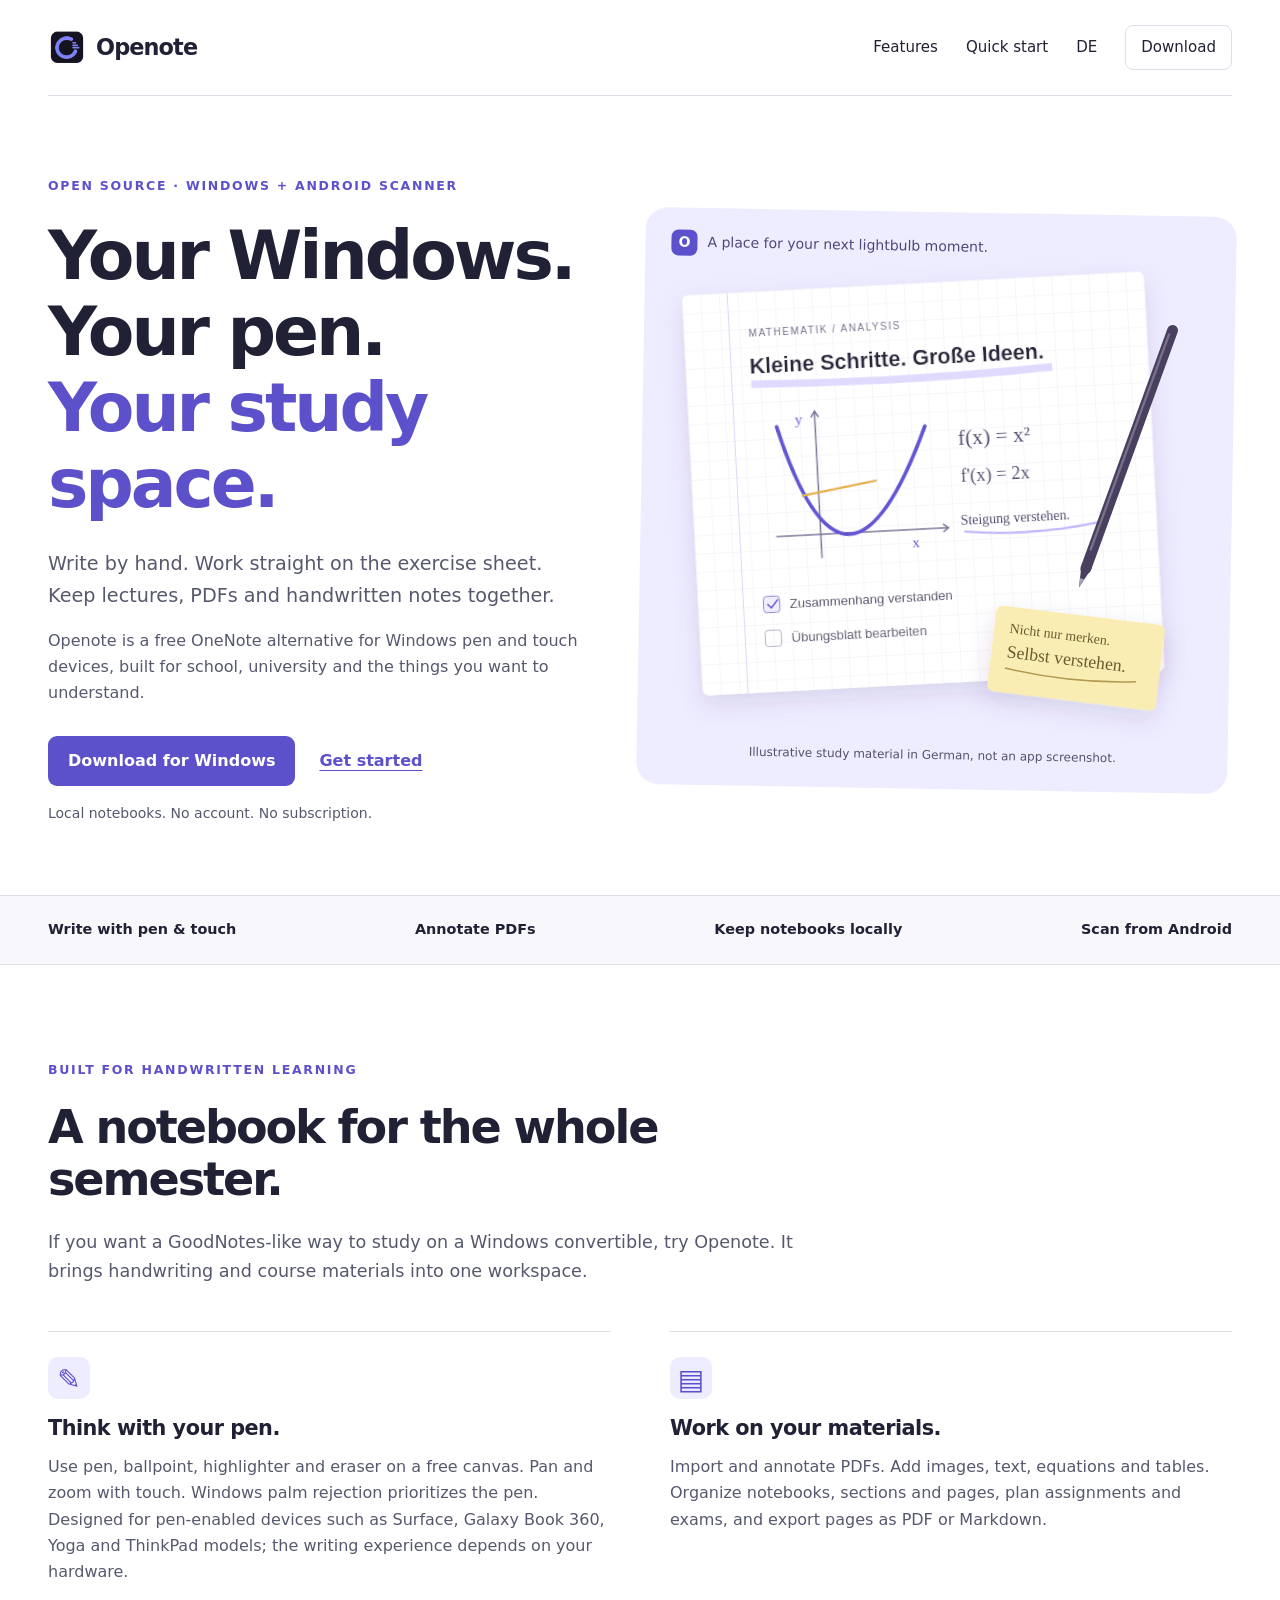
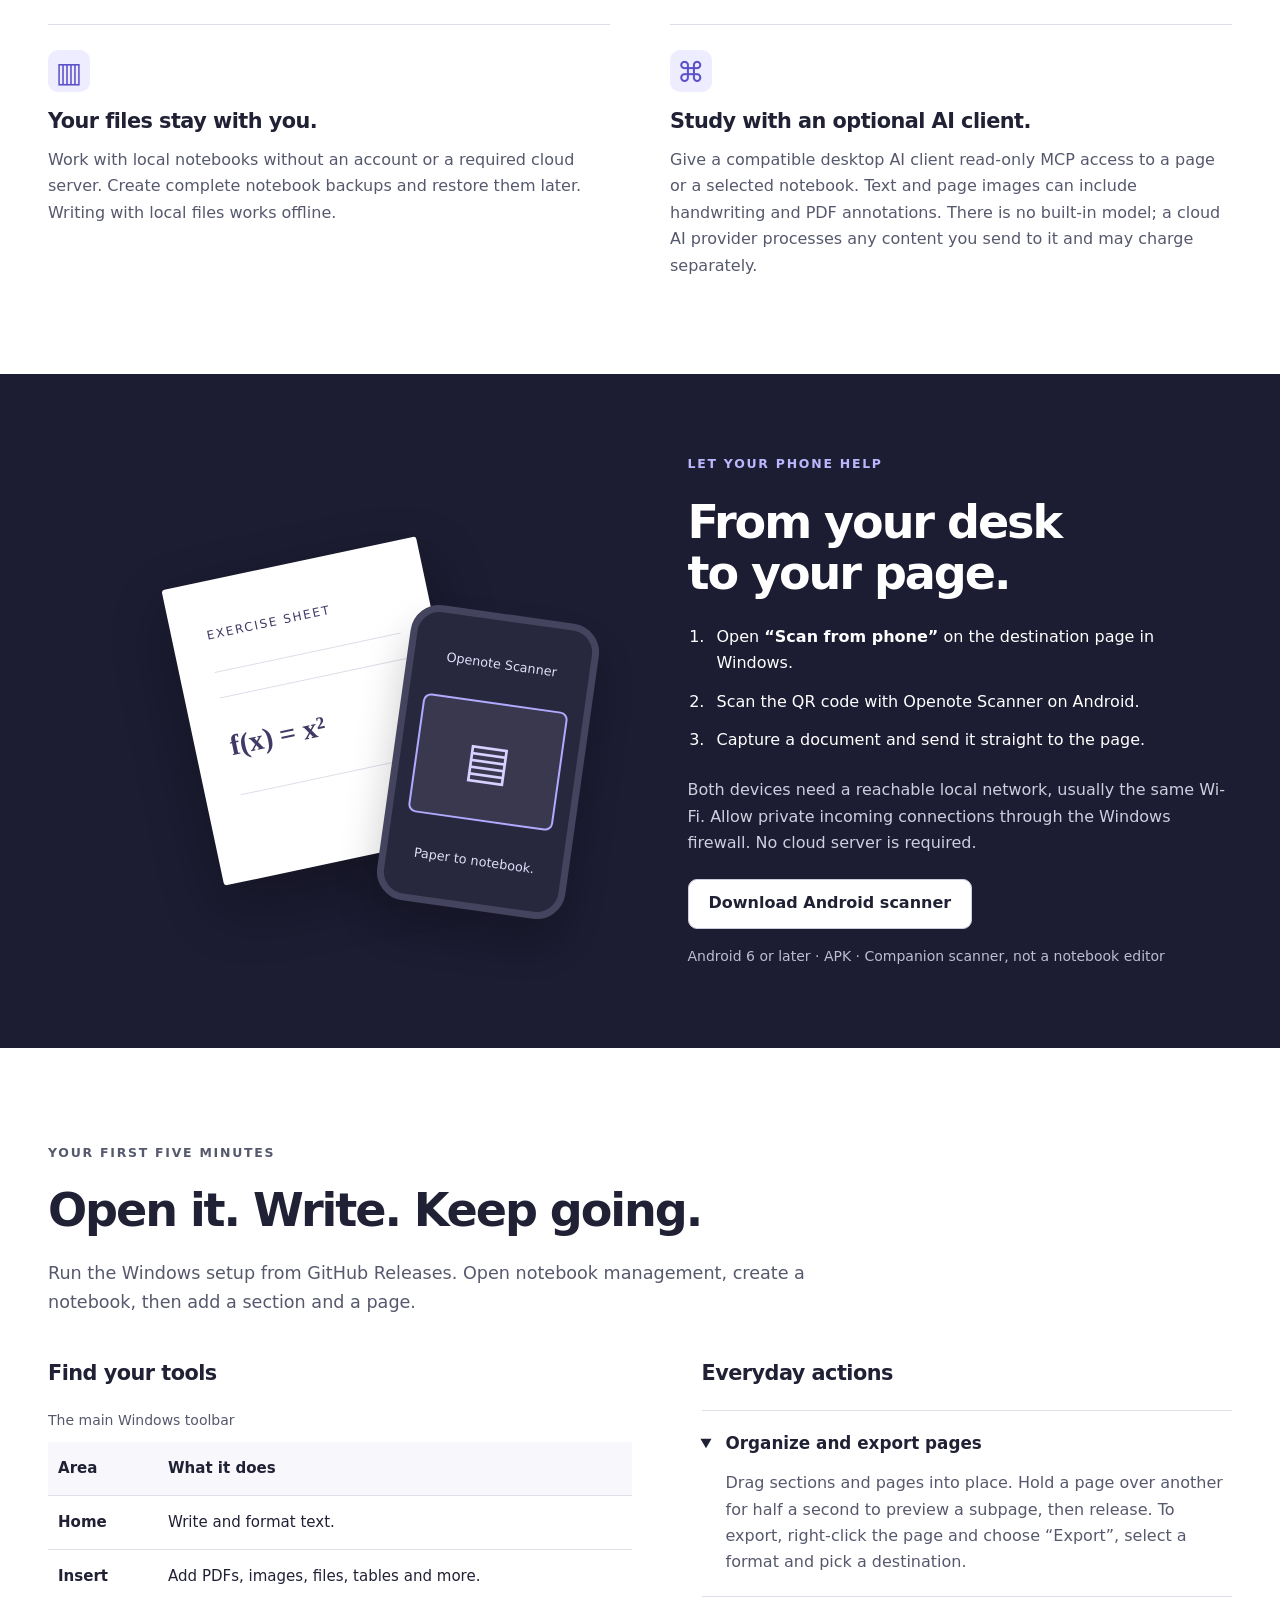
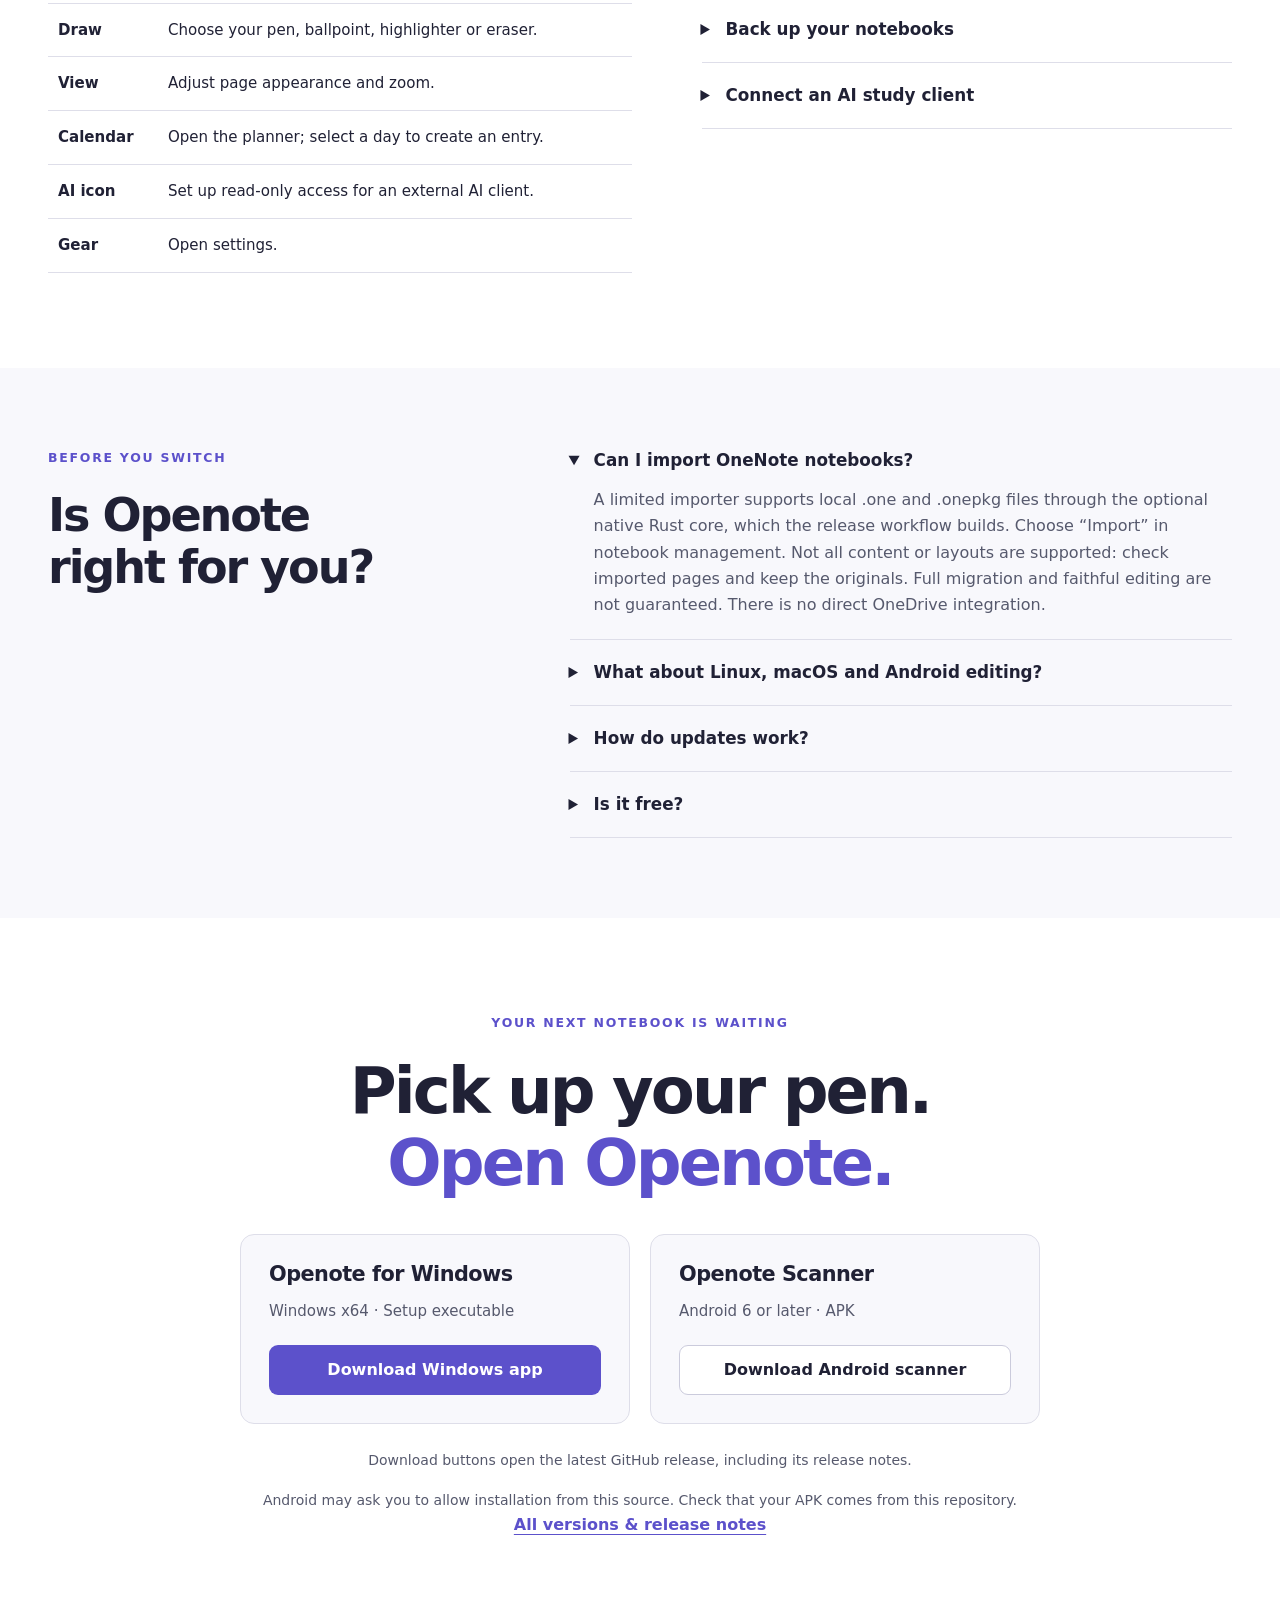
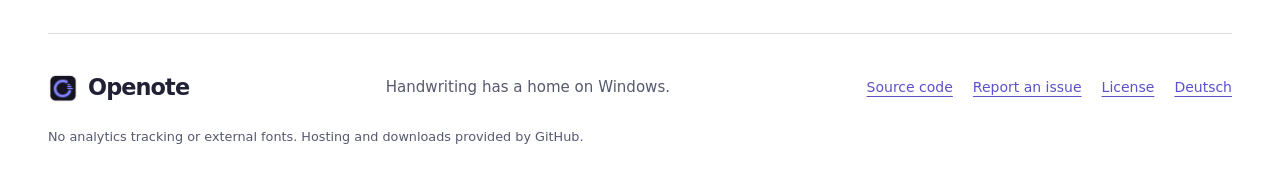
==== website/en/index.html @ 0b2355b0 "Add initial website structure and assets for Openote - Create German and English homepage with navig" ====
<!doctype html>
<html lang="en">
<head>
  <meta charset="utf-8">
  <meta name="viewport" content="width=device-width, initial-scale=1">
  <title>Openote – Free OneNote alternative for Windows pen and touch</title>
  <meta name="description" content="An open-source handwriting and PDF annotation app for Windows pen and touch devices. Organize study materials locally, scan from Android and connect an optional AI study client.">
  <meta name="theme-color" content="#7770ef">
  <link rel="canonical" href="https://kingdaniel4747.github.io/openote/en/">
  <link rel="alternate" hreflang="de" href="https://kingdaniel4747.github.io/openote/">
  <link rel="alternate" hreflang="en" href="https://kingdaniel4747.github.io/openote/en/">
  <link rel="alternate" hreflang="x-default" href="https://kingdaniel4747.github.io/openote/">
  <meta property="og:type" content="website">
  <meta property="og:locale" content="en_US">
  <meta property="og:title" content="Openote – Your Windows. Your pen. Your study space.">
  <meta property="og:description" content="Free, open-source handwriting and PDF annotation for Windows. With an Android companion scanner.">
  <meta property="og:url" content="https://kingdaniel4747.github.io/openote/en/">
  <meta property="og:image" content="https://kingdaniel4747.github.io/openote/assets/icon.png">
  <link rel="icon" href="../assets/icon.png" type="image/png">
  <link rel="stylesheet" href="../style.css">
  <script src="../downloads.js" defer></script>
  <script type="application/ld+json">{"@context":"https://schema.org","@type":"SoftwareApplication","name":"Openote","url":"https://kingdaniel4747.github.io/openote/en/","applicationCategory":"EducationalApplication","operatingSystem":"Windows (x64)","description":"Free open-source handwriting, PDF annotation and study notebooks for Windows pen and touch, with an Android companion scanner.","isAccessibleForFree":true,"license":"https://www.gnu.org/licenses/agpl-3.0.html","offers":{"@type":"Offer","price":"0","priceCurrency":"EUR"},"downloadUrl":"https://github.com/Kingdaniel4747/openote/releases/latest"}</script>
</head>
<body>
  <a class="skip" href="#content">Skip to content</a>
  <header class="site-header wrap"><a class="brand" href="./"><img src="../assets/icon.png" width="38" height="38" alt="">Openote</a><nav aria-label="Main navigation"><a href="#features">Features</a><a href="#guide">Quick start</a><a href="../" lang="de" hreflang="de">DE</a><a class="nav-download" href="#download">Download</a></nav></header>
  <main id="content">
    <section class="hero wrap"><div class="hero-copy"><p class="eyebrow">OPEN SOURCE · WINDOWS + ANDROID SCANNER</p><h1>Your Windows.<br>Your pen.<br><span>Your study space.</span></h1><p class="intro">Write by hand. Work straight on the exercise sheet. Keep lectures, PDFs and handwritten notes together.</p><p>Openote is a free OneNote alternative for Windows pen and touch devices, built for school, university and the things you want to understand.</p><div class="actions"><a class="button primary" data-download="windows" href="https://github.com/Kingdaniel4747/openote/releases/latest">Download for Windows</a><a class="text-link" href="#guide">Get started</a></div><p class="fine">Local notebooks. No account. No subscription.</p></div><figure class="study-scene"><div class="scene-top"><span class="scene-mark">O</span><span>A place for your next lightbulb moment.</span></div><img src="../assets/study.svg" width="720" height="620" alt="Illustrated study page with a handwritten formula, a graph and a checklist."><figcaption>Illustrative study material in German, not an app screenshot.</figcaption></figure></section>
    <div class="promise-strip"><div class="wrap"><span>Write with pen &amp; touch</span><span>Annotate PDFs</span><span>Keep notebooks locally</span><span>Scan from Android</span></div></div>
    <section id="features" class="section wrap"><div class="section-heading"><p class="eyebrow">BUILT FOR HANDWRITTEN LEARNING</p><h2>A notebook for the whole semester.</h2><p>If you want a GoodNotes-like way to study on a Windows convertible, try Openote. It brings handwriting and course materials into one workspace.</p></div><div class="feature-grid"><article><span class="feature-icon" aria-hidden="true">✎</span><h3>Think with your pen.</h3><p>Use pen, ballpoint, highlighter and eraser on a free canvas. Pan and zoom with touch. Windows palm rejection prioritizes the pen. Designed for pen-enabled devices such as Surface, Galaxy Book 360, Yoga and ThinkPad models; the writing experience depends on your hardware.</p></article><article><span class="feature-icon" aria-hidden="true">▤</span><h3>Work on your materials.</h3><p>Import and annotate PDFs. Add images, text, equations and tables. Organize notebooks, sections and pages, plan assignments and exams, and export pages as PDF or Markdown.</p></article><article><span class="feature-icon" aria-hidden="true">▥</span><h3>Your files stay with you.</h3><p>Work with local notebooks without an account or a required cloud server. Create complete notebook backups and restore them later. Writing with local files works offline.</p></article><article><span class="feature-icon" aria-hidden="true">⌘</span><h3>Study with an optional AI client.</h3><p>Give a compatible desktop AI client read-only MCP access to a page or a selected notebook. Text and page images can include handwriting and PDF annotations. There is no built-in model; a cloud AI provider processes any content you send to it and may charge separately.</p></article></div></section>
    <section class="scanner-section"><div class="wrap scanner-layout"><div class="scanner-visual" aria-hidden="true"><div class="paper"><span>EXERCISE SHEET</span><div></div><div></div><strong>f(x) = x²</strong><div></div></div><div class="phone"><span>Openote Scanner</span><div class="scan-frame">▤</div><span>Paper to notebook.</span></div></div><div><p class="eyebrow">LET YOUR PHONE HELP</p><h2>From your desk<br>to your page.</h2><ol class="steps"><li>Open <strong>“Scan from phone”</strong> on the destination page in Windows.</li><li>Scan the QR code with Openote Scanner on Android.</li><li>Capture a document and send it straight to the page.</li></ol><p>Both devices need a reachable local network, usually the same Wi-Fi. Allow private incoming connections through the Windows firewall. No cloud server is required.</p><a class="button secondary" data-download="android" href="https://github.com/Kingdaniel4747/openote/releases/latest">Download Android scanner</a><p class="fine">Android 6 or later · APK · Companion scanner, not a notebook editor</p></div></div></section>
    <section id="guide" class="section wrap guide"><div class="section-heading"><p class="eyebrow">YOUR FIRST FIVE MINUTES</p><h2>Open it. Write. Keep going.</h2><p>Run the Windows setup from GitHub Releases. Open notebook management, create a notebook, then add a section and a page.</p></div><div class="guide-layout"><div><h3>Find your tools</h3><table><caption>The main Windows toolbar</caption><thead><tr><th scope="col">Area</th><th scope="col">What it does</th></tr></thead><tbody><tr><th scope="row">Home</th><td>Write and format text.</td></tr><tr><th scope="row">Insert</th><td>Add PDFs, images, files, tables and more.</td></tr><tr><th scope="row">Draw</th><td>Choose your pen, ballpoint, highlighter or eraser.</td></tr><tr><th scope="row">View</th><td>Adjust page appearance and zoom.</td></tr><tr><th scope="row">Calendar</th><td>Open the planner; select a day to create an entry.</td></tr><tr><th scope="row">AI icon</th><td>Set up read-only access for an external AI client.</td></tr><tr><th scope="row">Gear</th><td>Open settings.</td></tr></tbody></table></div><div class="guide-notes"><h3>Everyday actions</h3><details open><summary>Organize and export pages</summary><p>Drag sections and pages into place. Hold a page over another for half a second to preview a subpage, then release. To export, right-click the page and choose “Export”, select a format and pick a destination.</p></details><details><summary>Back up your notebooks</summary><p>In notebook management, choose “Backup”, select some or all books and pick a destination for the ZIP file. Keep another copy on a separate drive. Use “Import” to restore a backup.</p></details><details><summary>Connect an AI study client</summary><p>Open the AI icon, enable access, choose the current page or a notebook, then paste the connection instructions from “Copy for chat” into a desktop AI client that supports local MCP connections. Keep Openote open. Access is read-only, excludes locked pages and resets to off after restarting. Handwriting is provided as images, not searchable OCR. The connection text includes a secret token.</p></details></div></div></section>
    <section class="faq-section"><div class="wrap faq-layout"><div><p class="eyebrow">BEFORE YOU SWITCH</p><h2>Is Openote<br>right for you?</h2></div><div><details open><summary>Can I import OneNote notebooks?</summary><p>A limited importer supports local .one and .onepkg files through the optional native Rust core, which the release workflow builds. Choose “Import” in notebook management. Not all content or layouts are supported: check imported pages and keep the originals. Full migration and faithful editing are not guaranteed. There is no direct OneDrive integration.</p></details><details><summary>What about Linux, macOS and Android editing?</summary><p>Published packages target Windows x64 and the Android companion scanner. Android is for scanning, not full notebook editing. Linux source remains in the repository, but Linux and macOS downloads are not currently offered.</p></details><details><summary>How do updates work?</summary><p>The Windows app and Android scanner check GitHub for newer releases. You confirm installation. Android updates must use the same signing key. You can also download the latest version here.</p></details><details><summary>Is it free?</summary><p>Yes. App and scanner are open source under AGPL-3.0-or-later; some components have their own licenses. Optional external AI services may charge fees. Openote is independent and is not affiliated with Microsoft or GoodNotes.</p></details></div></div></section>
    <section id="download" class="section wrap download-section"><p class="eyebrow">YOUR NEXT NOTEBOOK IS WAITING</p><h2>Pick up your pen.<br><span>Open Openote.</span></h2><div class="download-grid"><article><h3>Openote for Windows</h3><p>Windows x64 · Setup executable</p><a class="button primary" data-download="windows" href="https://github.com/Kingdaniel4747/openote/releases/latest">Download Windows app</a></article><article><h3>Openote Scanner</h3><p>Android 6 or later · APK</p><a class="button secondary" data-download="android" href="https://github.com/Kingdaniel4747/openote/releases/latest">Download Android scanner</a></article></div><p id="release-status" class="fine" role="status">Download buttons open the latest GitHub release, including its release notes.</p><p class="fine">Android may ask you to allow installation from this source. Check that your APK comes from this repository.</p><a class="text-link" href="https://github.com/Kingdaniel4747/openote/releases">All versions &amp; release notes</a></section>
  </main>
  <footer class="wrap"><a class="brand" href="./"><img src="../assets/icon.png" width="30" height="30" alt="">Openote</a><p>Handwriting has a home on Windows.</p><nav aria-label="More links"><a href="https://github.com/Kingdaniel4747/openote">Source code</a><a href="https://github.com/Kingdaniel4747/openote/issues">Report an issue</a><a href="https://github.com/Kingdaniel4747/openote/blob/master/LICENSE">License</a><a href="../" lang="de">Deutsch</a></nav><p class="fine">No analytics tracking or external fonts. Hosting and downloads provided by GitHub.</p></footer>
</body>
</html>
---- website/style.css ----
@charset "UTF-8";
:root{color-scheme:light;--ink:#202135;--muted:#56596d;--accent:#5c51cb;--accent-light:#eeedff;--line:#dedee9;--paper:#f8f8fc;--dark:#1c1c32;font-family:"Segoe UI",system-ui,sans-serif;font-size:16px;line-height:1.65;color:var(--ink);background:#fff;scroll-behavior:smooth;scroll-padding-top:2rem}
*{box-sizing:border-box}body{margin:0}img{max-width:100%;height:auto}a{color:var(--accent);text-underline-offset:4px}a:hover{text-decoration:underline}a:focus-visible,summary:focus-visible{outline:3px solid #8e70ed;outline-offset:5px;border-radius:4px}h1,h2,h3,p,figure{margin:0}h1,h2,h3{line-height:1.12;letter-spacing:-.045em}h1{font-size:clamp(3rem,5.3vw,5.25rem);font-weight:700}h2{font-size:clamp(2rem,3.6vw,3.35rem);font-weight:650}h3{font-size:1.3rem;letter-spacing:-.025em}p+p{margin-top:1rem}h1 span,h2 span{color:var(--accent)}.wrap{width:min(1200px,calc(100% - 96px));margin-inline:auto}.skip{position:absolute;left:1rem;top:-8rem;padding:1rem;background:#fff;z-index:10}.skip:focus{top:1rem}.site-header{display:flex;align-items:center;justify-content:space-between;padding-block:25px;border-bottom:1px solid var(--line);gap:1rem}.brand{display:inline-flex;align-items:center;gap:10px;font-size:1.4rem;font-weight:750;text-decoration:none;color:var(--ink);letter-spacing:-.04em}.brand img{border-radius:9px}.site-header nav,footer nav{display:flex;align-items:center;gap:28px}.site-header nav a{font-size:.94rem;text-decoration:none;color:var(--ink)}.site-header nav a:hover{color:var(--accent)}.nav-download{border:1px solid var(--line);border-radius:8px;padding:9px 15px}.hero{display:grid;grid-template-columns:1fr 1.08fr;align-items:center;gap:45px;padding-block:80px 70px}.eyebrow{font-size:.78rem;letter-spacing:.14em;font-weight:750;color:var(--accent);margin-bottom:22px}.hero .intro{font-size:1.2rem;color:var(--ink);margin-top:26px;max-width:34rem}.hero-copy>p:not(.eyebrow):not(.fine){color:var(--muted);max-width:34rem}.actions{display:flex;gap:24px;align-items:center;flex-wrap:wrap;margin-top:29px}.button{display:inline-flex;align-items:center;justify-content:center;min-height:50px;padding:12px 20px;border-radius:9px;text-decoration:none;font-weight:650;line-height:1.4;transition:background .15s,box-shadow .15s}.button:hover{text-decoration:none;box-shadow:0 4px 14px #25204c20}.primary{background:var(--accent);color:white}.primary:hover{background:#483db2}.secondary{background:#fff;color:var(--ink);border:1px solid #cbcbdc}.secondary:hover{background:var(--accent-light)}.text-link{font-weight:650}.fine{font-size:.875rem;color:var(--muted);margin-top:16px}.study-scene{background:var(--accent-light);border-radius:22px;padding:22px 18px 15px;transform:rotate(1deg)}.scene-top{display:flex;align-items:center;gap:10px;font-size:.875rem;color:#504779;margin:0 8px}.scene-mark{display:grid;place-items:center;background:var(--accent);border-radius:7px;color:white;width:26px;height:26px;font-weight:700}.study-scene img{display:block}.study-scene figcaption{font-size:.75rem;color:#56516c;text-align:center;padding:8px}.promise-strip{border-block:1px solid var(--line);background:var(--paper)}.promise-strip .wrap{display:flex;justify-content:space-between;gap:20px;padding-block:22px;font-size:.9rem;font-weight:600}.section{padding-block:95px}.section-heading{max-width:790px;margin-bottom:45px}.section-heading>p:last-child{margin-top:22px;color:var(--muted);font-size:1.1rem}.feature-grid{display:grid;grid-template-columns:repeat(2,1fr);gap:38px 60px}.feature-grid article{padding-top:25px;border-top:1px solid var(--line)}.feature-icon{display:inline-grid;place-items:center;width:42px;height:42px;font-size:1.75rem;color:var(--accent);background:var(--accent-light);border-radius:10px;margin-bottom:18px}.feature-grid h3{margin-bottom:14px}.feature-grid p{color:var(--muted)}.feature-grid .detail{font-size:.875rem}.scanner-section{background:var(--dark);color:#fff;padding-block:80px}.scanner-layout{display:grid;grid-template-columns:1fr 1fr;gap:95px;align-items:center}.scanner-section .eyebrow{color:#bcb6ff}.scanner-section h2{margin-bottom:24px}.scanner-section p{color:#cecede}.scanner-section .fine{color:#bdbdd2}.steps{padding-left:22px;margin-block:24px}.steps li{padding-left:7px;margin-bottom:12px}.scanner-section .button{margin-top:22px}.scanner-visual{position:relative;min-height:400px;display:grid;place-items:center}.paper{background:#fff;color:#403b66;padding:40px 35px 60px;width:260px;box-shadow:0 25px 60px #0004;transform:rotate(-12deg);border-radius:3px}.paper>span{font-size:.75rem;letter-spacing:.15em}.paper>div{height:1px;background:#dedee9;margin-block:25px}.paper strong{font-family:"Segoe Print",cursive;font-size:1.8rem}.phone{position:absolute;right:10px;bottom:0;transform:rotate(8deg);border:7px solid #45445f;border-radius:29px;width:190px;background:#27273d;padding:30px 15px;text-align:center;box-shadow:0 25px 40px #0003}.phone>span{font-size:.8rem;color:#e0defa}.scan-frame{border:2px solid #b1aaff;border-radius:8px;margin-block:26px;padding:18px;color:#d7d2ff;font-size:3rem;background:#39384f}.guide-layout{display:grid;grid-template-columns:1.1fr 1fr;gap:70px}.guide h3{margin-bottom:15px}.guide p{color:var(--muted)}table{border-collapse:collapse;width:100%;margin-top:24px;font-size:.94rem;text-align:left}caption{text-align:left;font-size:.875rem;color:var(--muted);margin-bottom:10px}th,td{padding:14px 10px;border-bottom:1px solid var(--line);vertical-align:top}thead th{background:var(--paper);font-weight:650}tbody th{width:110px;font-weight:650}details{border-bottom:1px solid var(--line);padding-block:20px}summary{font-size:1.05rem;line-height:1.5;font-weight:650;cursor:pointer;list-style-position:outside;margin-left:18px;padding-left:6px}details p{margin-top:14px;padding-left:24px;color:var(--muted)}.guide-notes details:first-of-type{border-top:1px solid var(--line);margin-top:25px}.faq-section{background:var(--paper);padding-block:80px}.faq-layout{display:grid;grid-template-columns:.8fr 1.2fr;gap:80px}.faq-layout>div>p:last-child{color:var(--muted);margin-top:22px}.faq-layout details:first-child{padding-top:0}.download-section{text-align:center}.download-section h2{font-size:clamp(3rem,5vw,4.5rem);margin-bottom:25px}.download-section>p:not(.eyebrow):not(.fine){color:var(--muted)}.download-grid{display:grid;grid-template-columns:1fr 1fr;max-width:800px;margin:35px auto 25px;gap:20px;text-align:left}.download-grid article{border:1px solid var(--line);border-radius:14px;padding:28px;background:var(--paper)}.download-grid p{color:var(--muted);font-size:.94rem;margin-block:12px 22px}.download-grid .button{width:100%}footer{border-top:1px solid var(--line);padding-block:35px;display:flex;flex-wrap:wrap;gap:20px;align-items:center;justify-content:space-between}footer>p{font-size:.94rem;color:var(--muted)}footer nav{gap:20px;font-size:.875rem}footer>.fine{width:100%;margin:0;font-size:.8rem}
@media(min-width:1450px){.hero{padding-block:100px}}
@media(max-width:1050px){.wrap{width:calc(100% - 56px)}.hero{gap:25px}.hero .actions{gap:16px}.scanner-layout{gap:40px}.guide-layout{gap:35px}.faq-layout{gap:40px}.phone{right:0}.promise-strip .wrap{flex-wrap:wrap;justify-content:center}.study-scene{padding:16px 10px}.scene-top{font-size:.8rem}}
@media(max-width:760px){.wrap{width:calc(100% - 36px)}.site-header{padding-block:18px}.site-header nav{gap:17px}.site-header nav>a:first-child{display:none}.site-header .nav-download{display:none}.hero{grid-template-columns:1fr;padding-block:45px;gap:38px}.hero-copy{max-width:580px}h1{font-size:clamp(3rem,11vw,4.3rem)}.study-scene{max-width:550px;width:100%;justify-self:center;transform:none}.section{padding-block:60px}.section-heading{margin-bottom:30px}.feature-grid,.scanner-layout,.guide-layout,.faq-layout{grid-template-columns:1fr;gap:32px}.scanner-section,.faq-section{padding-block:55px}.scanner-visual{min-height:360px;max-width:380px;width:100%;justify-self:center}.phone{right:8px}.scanner-layout>div:last-child{order:-1}.feature-grid{gap:28px}.feature-grid article{padding-top:20px}.download-grid{grid-template-columns:1fr;max-width:440px}.promise-strip .wrap{display:grid;grid-template-columns:1fr 1fr;gap:15px;font-size:.8rem}.faq-layout details:first-child{padding-top:15px}footer{justify-content:flex-start}footer nav{flex-wrap:wrap;gap:15px}footer>p{width:100%}.eyebrow{font-size:.75rem}summary{font-size:1rem}}
@media(prefers-reduced-motion:reduce){:root{scroll-behavior:auto}.button{transition:none}}
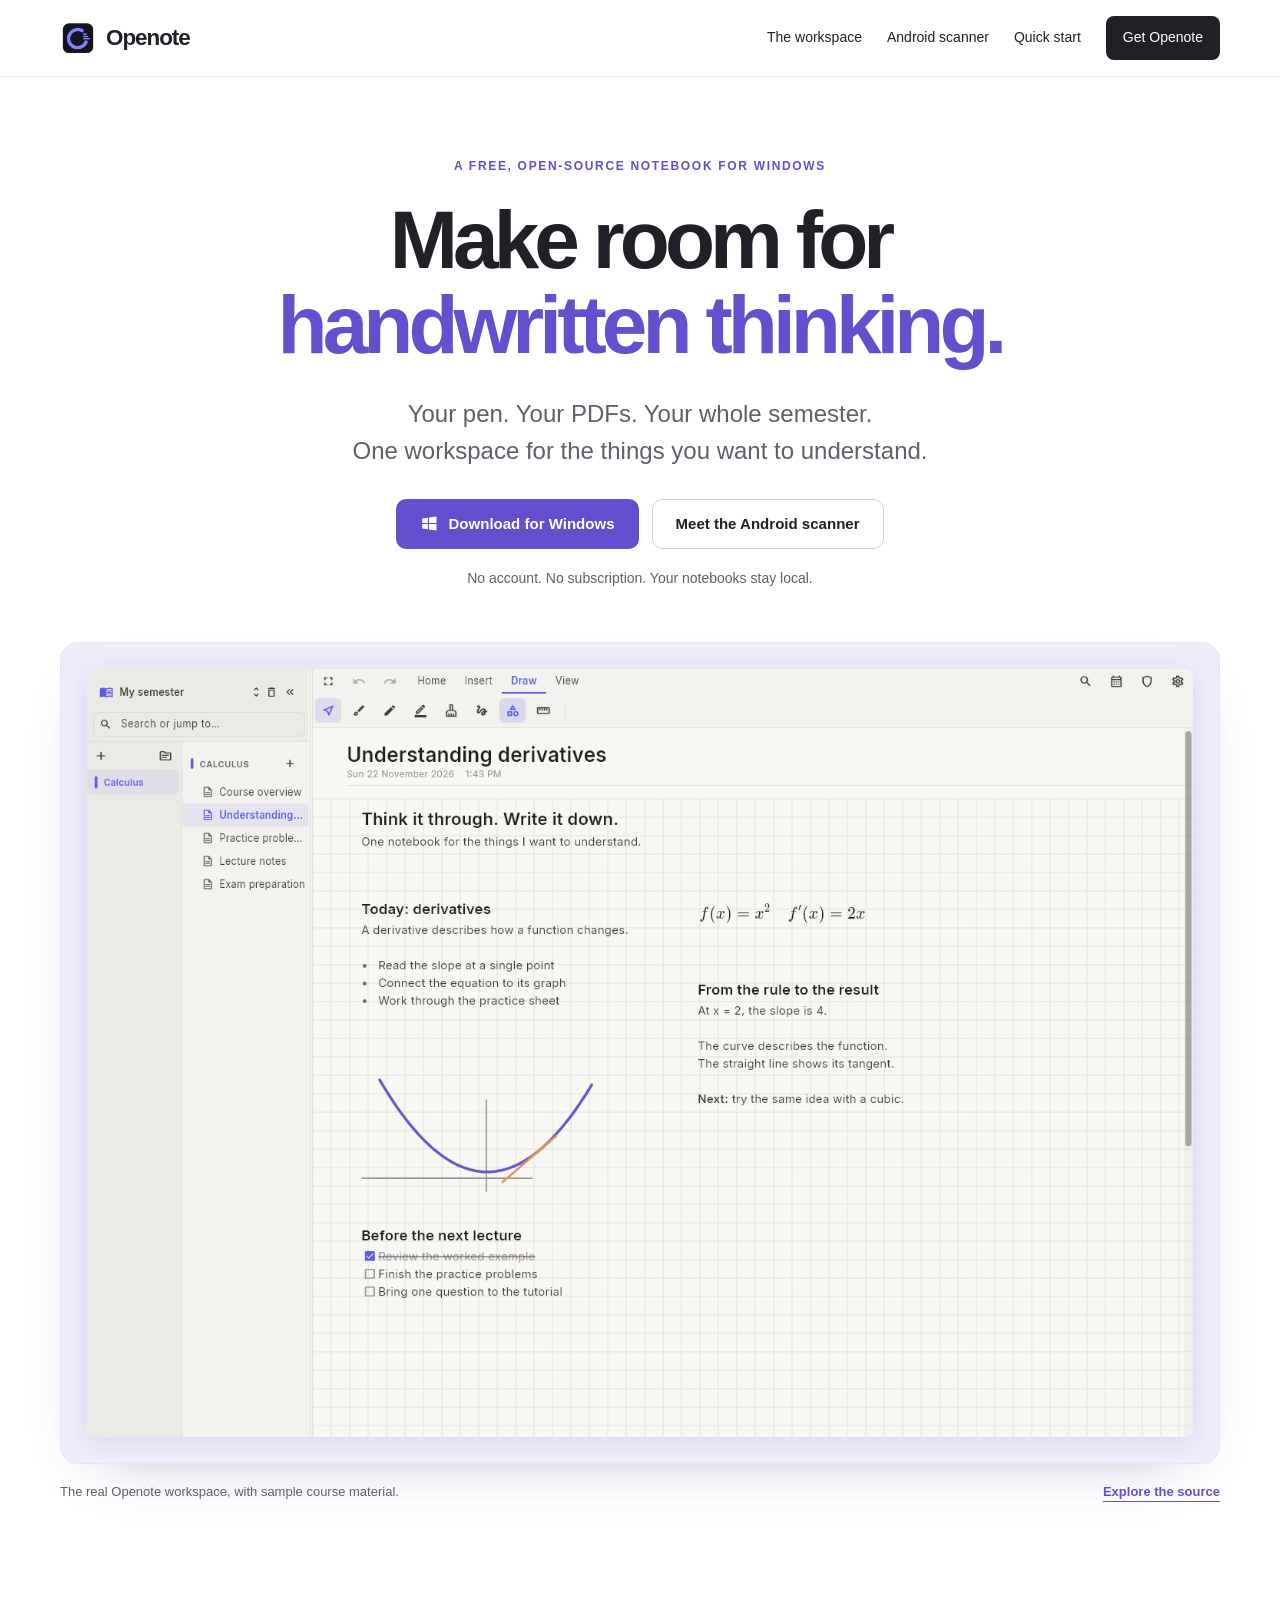
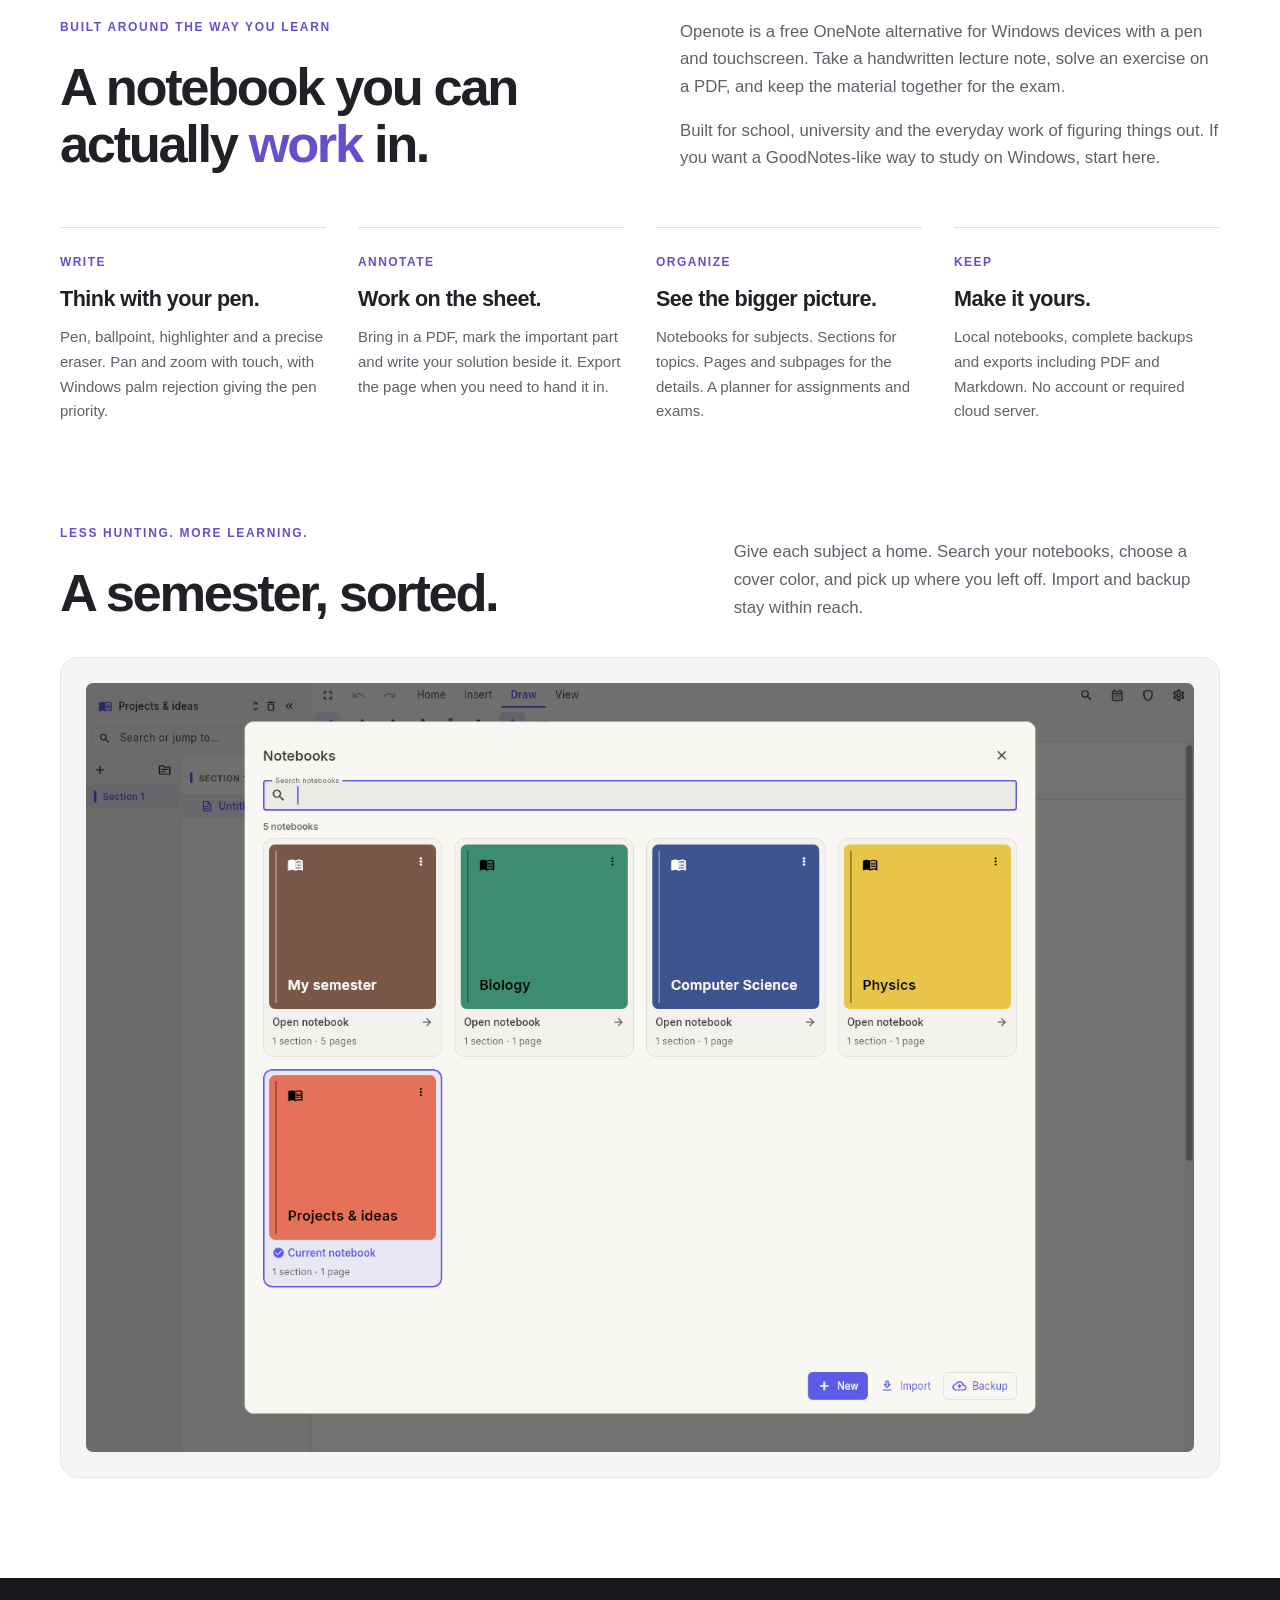
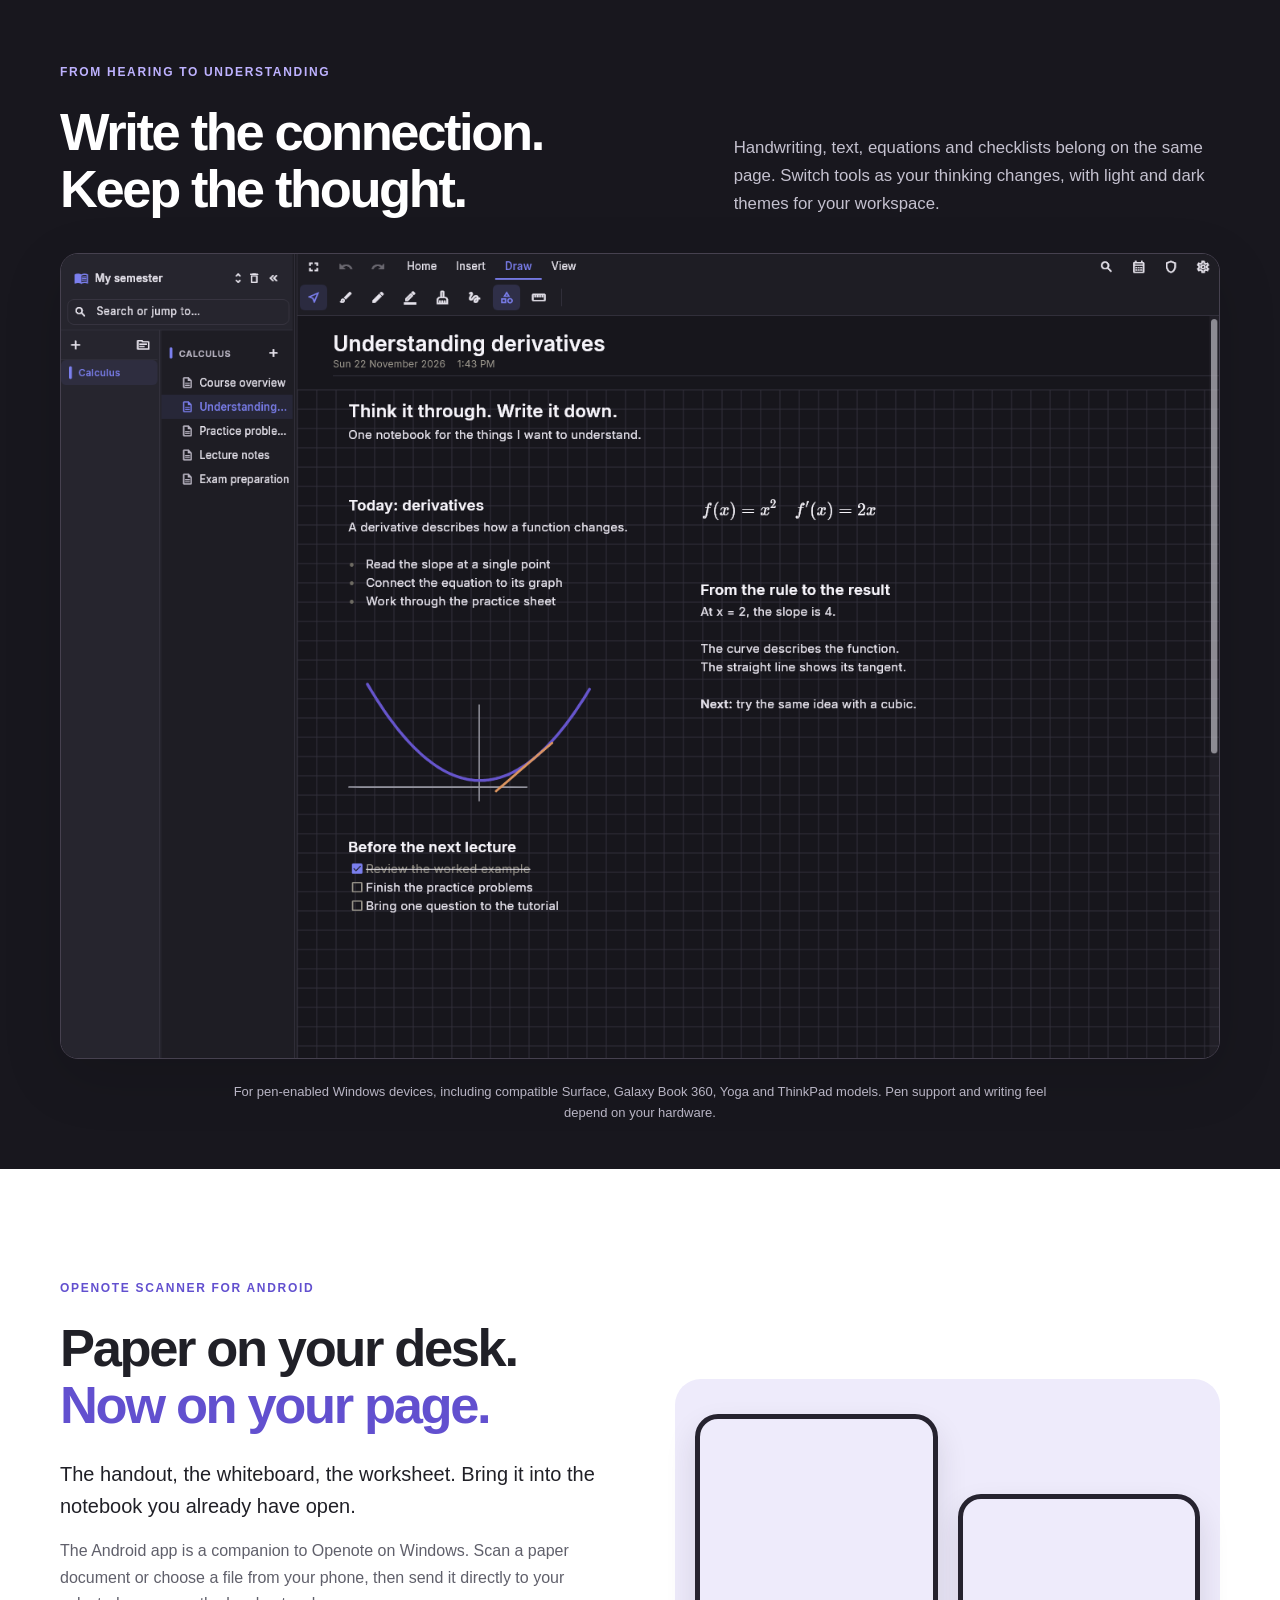
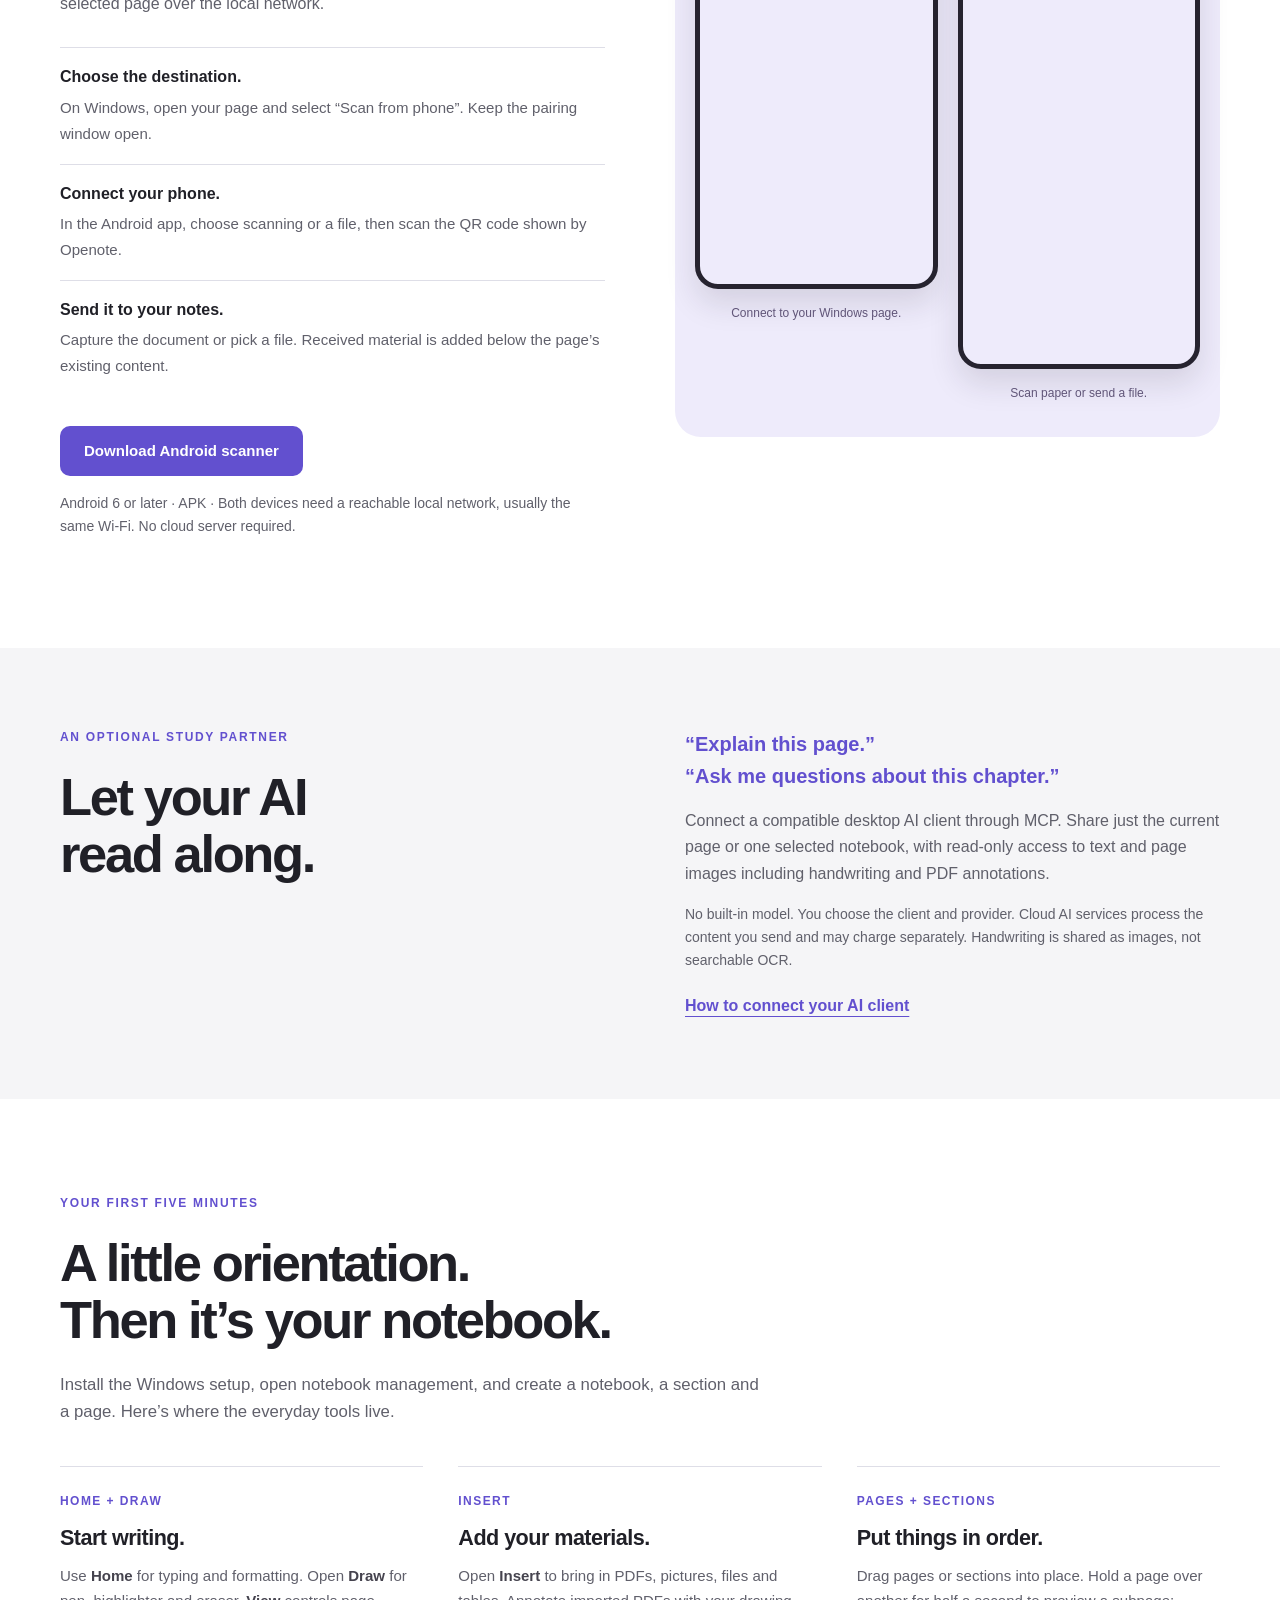
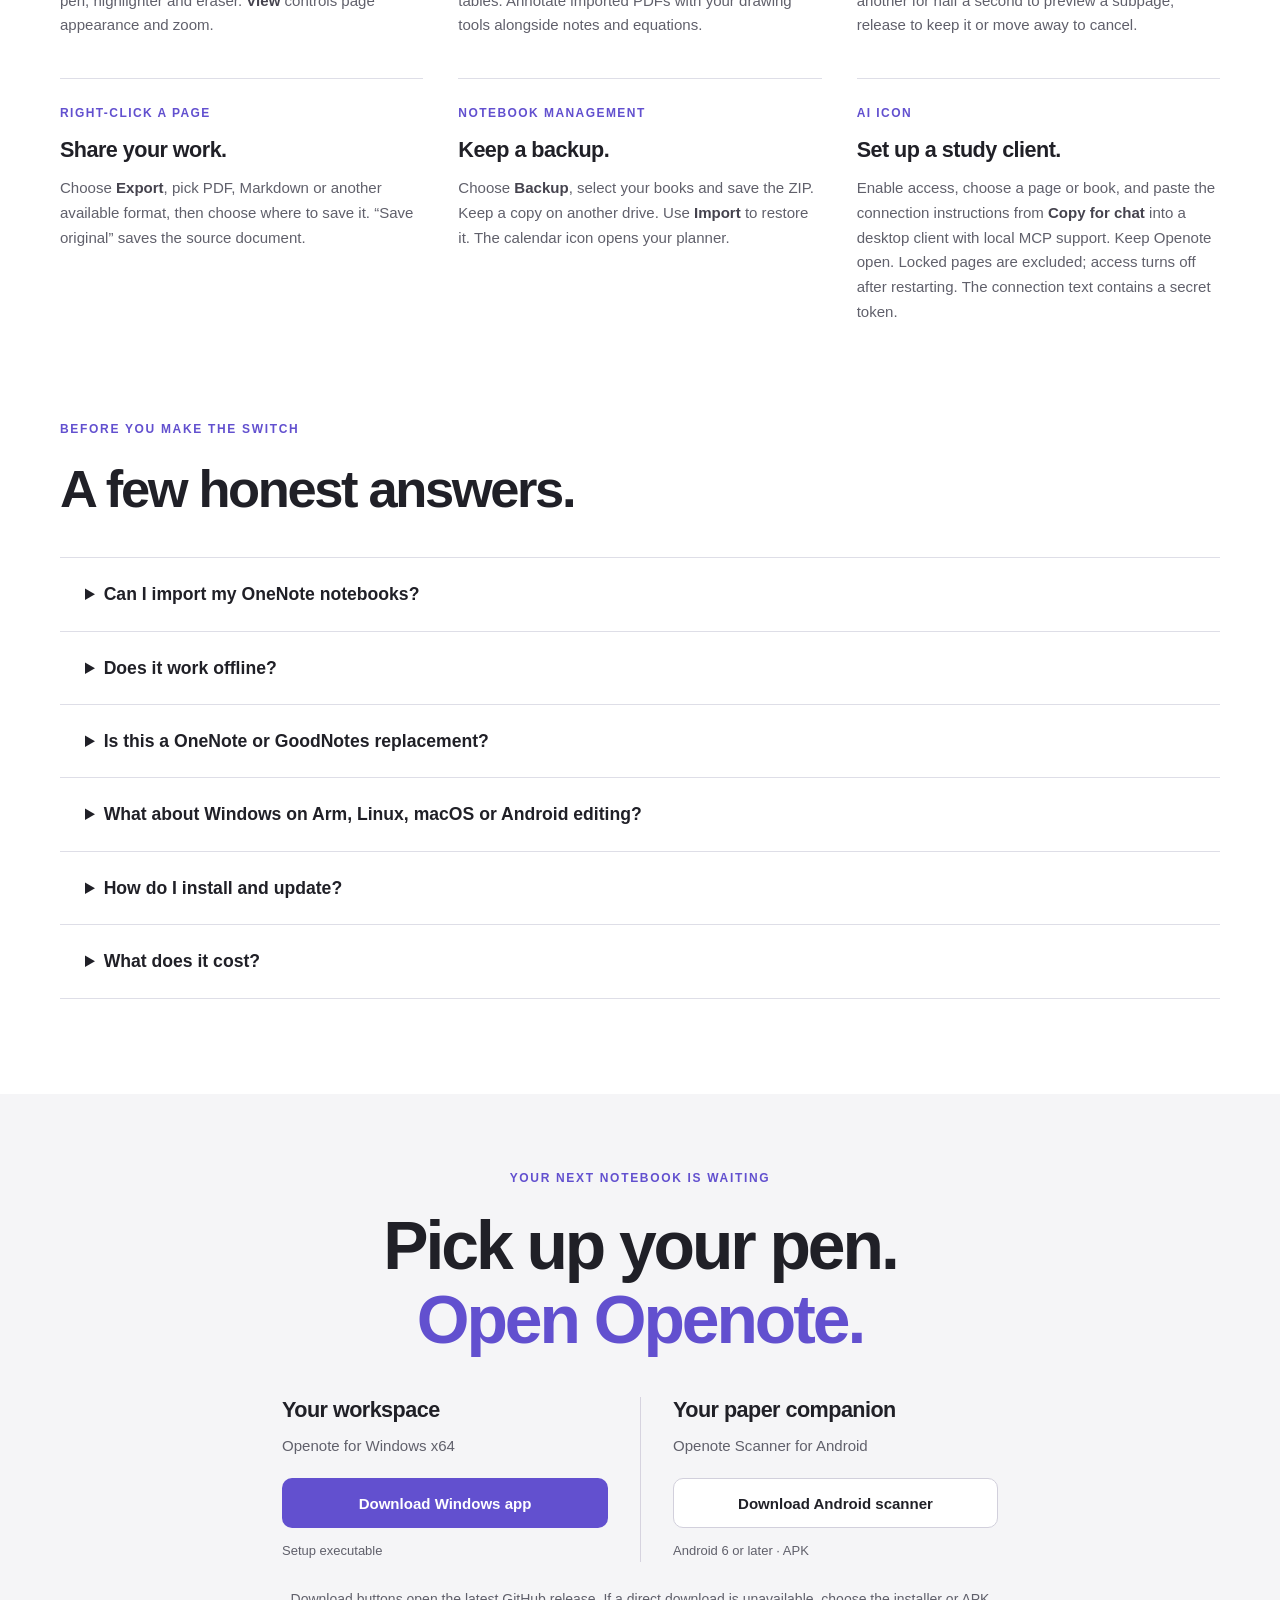
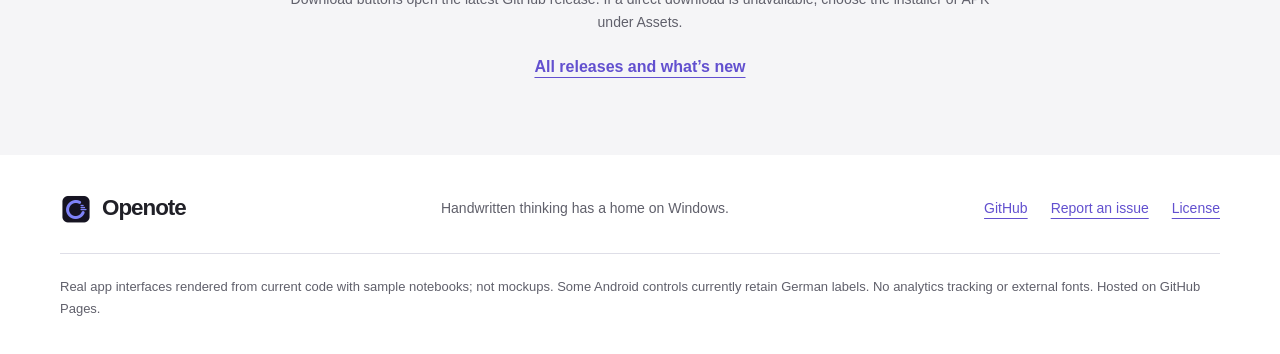
==== commit 69afc20d: "Refactor code structure for improved readability and maintainability" ====
--- a/website/en/index.html
+++ b/website/en/index.html
@@ -1,38 +1,2 @@
 <!doctype html>
-<html lang="en">
-<head>
-  <meta charset="utf-8">
-  <meta name="viewport" content="width=device-width, initial-scale=1">
-  <title>Openote – Free OneNote alternative for Windows pen and touch</title>
-  <meta name="description" content="An open-source handwriting and PDF annotation app for Windows pen and touch devices. Organize study materials locally, scan from Android and connect an optional AI study client.">
-  <meta name="theme-color" content="#7770ef">
-  <link rel="canonical" href="https://kingdaniel4747.github.io/openote/en/">
-  <link rel="alternate" hreflang="de" href="https://kingdaniel4747.github.io/openote/">
-  <link rel="alternate" hreflang="en" href="https://kingdaniel4747.github.io/openote/en/">
-  <link rel="alternate" hreflang="x-default" href="https://kingdaniel4747.github.io/openote/">
-  <meta property="og:type" content="website">
-  <meta property="og:locale" content="en_US">
-  <meta property="og:title" content="Openote – Your Windows. Your pen. Your study space.">
-  <meta property="og:description" content="Free, open-source handwriting and PDF annotation for Windows. With an Android companion scanner.">
-  <meta property="og:url" content="https://kingdaniel4747.github.io/openote/en/">
-  <meta property="og:image" content="https://kingdaniel4747.github.io/openote/assets/icon.png">
-  <link rel="icon" href="../assets/icon.png" type="image/png">
-  <link rel="stylesheet" href="../style.css">
-  <script src="../downloads.js" defer></script>
-  <script type="application/ld+json">{"@context":"https://schema.org","@type":"SoftwareApplication","name":"Openote","url":"https://kingdaniel4747.github.io/openote/en/","applicationCategory":"EducationalApplication","operatingSystem":"Windows (x64)","description":"Free open-source handwriting, PDF annotation and study notebooks for Windows pen and touch, with an Android companion scanner.","isAccessibleForFree":true,"license":"https://www.gnu.org/licenses/agpl-3.0.html","offers":{"@type":"Offer","price":"0","priceCurrency":"EUR"},"downloadUrl":"https://github.com/Kingdaniel4747/openote/releases/latest"}</script>
-</head>
-<body>
-  <a class="skip" href="#content">Skip to content</a>
-  <header class="site-header wrap"><a class="brand" href="./"><img src="../assets/icon.png" width="38" height="38" alt="">Openote</a><nav aria-label="Main navigation"><a href="#features">Features</a><a href="#guide">Quick start</a><a href="../" lang="de" hreflang="de">DE</a><a class="nav-download" href="#download">Download</a></nav></header>
-  <main id="content">
-    <section class="hero wrap"><div class="hero-copy"><p class="eyebrow">OPEN SOURCE · WINDOWS + ANDROID SCANNER</p><h1>Your Windows.<br>Your pen.<br><span>Your study space.</span></h1><p class="intro">Write by hand. Work straight on the exercise sheet. Keep lectures, PDFs and handwritten notes together.</p><p>Openote is a free OneNote alternative for Windows pen and touch devices, built for school, university and the things you want to understand.</p><div class="actions"><a class="button primary" data-download="windows" href="https://github.com/Kingdaniel4747/openote/releases/latest">Download for Windows</a><a class="text-link" href="#guide">Get started</a></div><p class="fine">Local notebooks. No account. No subscription.</p></div><figure class="study-scene"><div class="scene-top"><span class="scene-mark">O</span><span>A place for your next lightbulb moment.</span></div><img src="../assets/study.svg" width="720" height="620" alt="Illustrated study page with a handwritten formula, a graph and a checklist."><figcaption>Illustrative study material in German, not an app screenshot.</figcaption></figure></section>
-    <div class="promise-strip"><div class="wrap"><span>Write with pen &amp; touch</span><span>Annotate PDFs</span><span>Keep notebooks locally</span><span>Scan from Android</span></div></div>
-    <section id="features" class="section wrap"><div class="section-heading"><p class="eyebrow">BUILT FOR HANDWRITTEN LEARNING</p><h2>A notebook for the whole semester.</h2><p>If you want a GoodNotes-like way to study on a Windows convertible, try Openote. It brings handwriting and course materials into one workspace.</p></div><div class="feature-grid"><article><span class="feature-icon" aria-hidden="true">✎</span><h3>Think with your pen.</h3><p>Use pen, ballpoint, highlighter and eraser on a free canvas. Pan and zoom with touch. Windows palm rejection prioritizes the pen. Designed for pen-enabled devices such as Surface, Galaxy Book 360, Yoga and ThinkPad models; the writing experience depends on your hardware.</p></article><article><span class="feature-icon" aria-hidden="true">▤</span><h3>Work on your materials.</h3><p>Import and annotate PDFs. Add images, text, equations and tables. Organize notebooks, sections and pages, plan assignments and exams, and export pages as PDF or Markdown.</p></article><article><span class="feature-icon" aria-hidden="true">▥</span><h3>Your files stay with you.</h3><p>Work with local notebooks without an account or a required cloud server. Create complete notebook backups and restore them later. Writing with local files works offline.</p></article><article><span class="feature-icon" aria-hidden="true">⌘</span><h3>Study with an optional AI client.</h3><p>Give a compatible desktop AI client read-only MCP access to a page or a selected notebook. Text and page images can include handwriting and PDF annotations. There is no built-in model; a cloud AI provider processes any content you send to it and may charge separately.</p></article></div></section>
-    <section class="scanner-section"><div class="wrap scanner-layout"><div class="scanner-visual" aria-hidden="true"><div class="paper"><span>EXERCISE SHEET</span><div></div><div></div><strong>f(x) = x²</strong><div></div></div><div class="phone"><span>Openote Scanner</span><div class="scan-frame">▤</div><span>Paper to notebook.</span></div></div><div><p class="eyebrow">LET YOUR PHONE HELP</p><h2>From your desk<br>to your page.</h2><ol class="steps"><li>Open <strong>“Scan from phone”</strong> on the destination page in Windows.</li><li>Scan the QR code with Openote Scanner on Android.</li><li>Capture a document and send it straight to the page.</li></ol><p>Both devices need a reachable local network, usually the same Wi-Fi. Allow private incoming connections through the Windows firewall. No cloud server is required.</p><a class="button secondary" data-download="android" href="https://github.com/Kingdaniel4747/openote/releases/latest">Download Android scanner</a><p class="fine">Android 6 or later · APK · Companion scanner, not a notebook editor</p></div></div></section>
-    <section id="guide" class="section wrap guide"><div class="section-heading"><p class="eyebrow">YOUR FIRST FIVE MINUTES</p><h2>Open it. Write. Keep going.</h2><p>Run the Windows setup from GitHub Releases. Open notebook management, create a notebook, then add a section and a page.</p></div><div class="guide-layout"><div><h3>Find your tools</h3><table><caption>The main Windows toolbar</caption><thead><tr><th scope="col">Area</th><th scope="col">What it does</th></tr></thead><tbody><tr><th scope="row">Home</th><td>Write and format text.</td></tr><tr><th scope="row">Insert</th><td>Add PDFs, images, files, tables and more.</td></tr><tr><th scope="row">Draw</th><td>Choose your pen, ballpoint, highlighter or eraser.</td></tr><tr><th scope="row">View</th><td>Adjust page appearance and zoom.</td></tr><tr><th scope="row">Calendar</th><td>Open the planner; select a day to create an entry.</td></tr><tr><th scope="row">AI icon</th><td>Set up read-only access for an external AI client.</td></tr><tr><th scope="row">Gear</th><td>Open settings.</td></tr></tbody></table></div><div class="guide-notes"><h3>Everyday actions</h3><details open><summary>Organize and export pages</summary><p>Drag sections and pages into place. Hold a page over another for half a second to preview a subpage, then release. To export, right-click the page and choose “Export”, select a format and pick a destination.</p></details><details><summary>Back up your notebooks</summary><p>In notebook management, choose “Backup”, select some or all books and pick a destination for the ZIP file. Keep another copy on a separate drive. Use “Import” to restore a backup.</p></details><details><summary>Connect an AI study client</summary><p>Open the AI icon, enable access, choose the current page or a notebook, then paste the connection instructions from “Copy for chat” into a desktop AI client that supports local MCP connections. Keep Openote open. Access is read-only, excludes locked pages and resets to off after restarting. Handwriting is provided as images, not searchable OCR. The connection text includes a secret token.</p></details></div></div></section>
-    <section class="faq-section"><div class="wrap faq-layout"><div><p class="eyebrow">BEFORE YOU SWITCH</p><h2>Is Openote<br>right for you?</h2></div><div><details open><summary>Can I import OneNote notebooks?</summary><p>A limited importer supports local .one and .onepkg files through the optional native Rust core, which the release workflow builds. Choose “Import” in notebook management. Not all content or layouts are supported: check imported pages and keep the originals. Full migration and faithful editing are not guaranteed. There is no direct OneDrive integration.</p></details><details><summary>What about Linux, macOS and Android editing?</summary><p>Published packages target Windows x64 and the Android companion scanner. Android is for scanning, not full notebook editing. Linux source remains in the repository, but Linux and macOS downloads are not currently offered.</p></details><details><summary>How do updates work?</summary><p>The Windows app and Android scanner check GitHub for newer releases. You confirm installation. Android updates must use the same signing key. You can also download the latest version here.</p></details><details><summary>Is it free?</summary><p>Yes. App and scanner are open source under AGPL-3.0-or-later; some components have their own licenses. Optional external AI services may charge fees. Openote is independent and is not affiliated with Microsoft or GoodNotes.</p></details></div></div></section>
-    <section id="download" class="section wrap download-section"><p class="eyebrow">YOUR NEXT NOTEBOOK IS WAITING</p><h2>Pick up your pen.<br><span>Open Openote.</span></h2><div class="download-grid"><article><h3>Openote for Windows</h3><p>Windows x64 · Setup executable</p><a class="button primary" data-download="windows" href="https://github.com/Kingdaniel4747/openote/releases/latest">Download Windows app</a></article><article><h3>Openote Scanner</h3><p>Android 6 or later · APK</p><a class="button secondary" data-download="android" href="https://github.com/Kingdaniel4747/openote/releases/latest">Download Android scanner</a></article></div><p id="release-status" class="fine" role="status">Download buttons open the latest GitHub release, including its release notes.</p><p class="fine">Android may ask you to allow installation from this source. Check that your APK comes from this repository.</p><a class="text-link" href="https://github.com/Kingdaniel4747/openote/releases">All versions &amp; release notes</a></section>
-  </main>
-  <footer class="wrap"><a class="brand" href="./"><img src="../assets/icon.png" width="30" height="30" alt="">Openote</a><p>Handwriting has a home on Windows.</p><nav aria-label="More links"><a href="https://github.com/Kingdaniel4747/openote">Source code</a><a href="https://github.com/Kingdaniel4747/openote/issues">Report an issue</a><a href="https://github.com/Kingdaniel4747/openote/blob/master/LICENSE">License</a><a href="../" lang="de">Deutsch</a></nav><p class="fine">No analytics tracking or external fonts. Hosting and downloads provided by GitHub.</p></footer>
-</body>
-</html>
+<html lang="en"><head><meta charset="utf-8"><meta name="viewport" content="width=device-width, initial-scale=1"><title>Openote — Website moved</title><link rel="canonical" href="https://kingdaniel4747.github.io/openote/"><meta http-equiv="refresh" content="0;url=../"></head><body><p>The Openote website is now English by default. <a href="../">Open the website</a>.</p></body></html>
